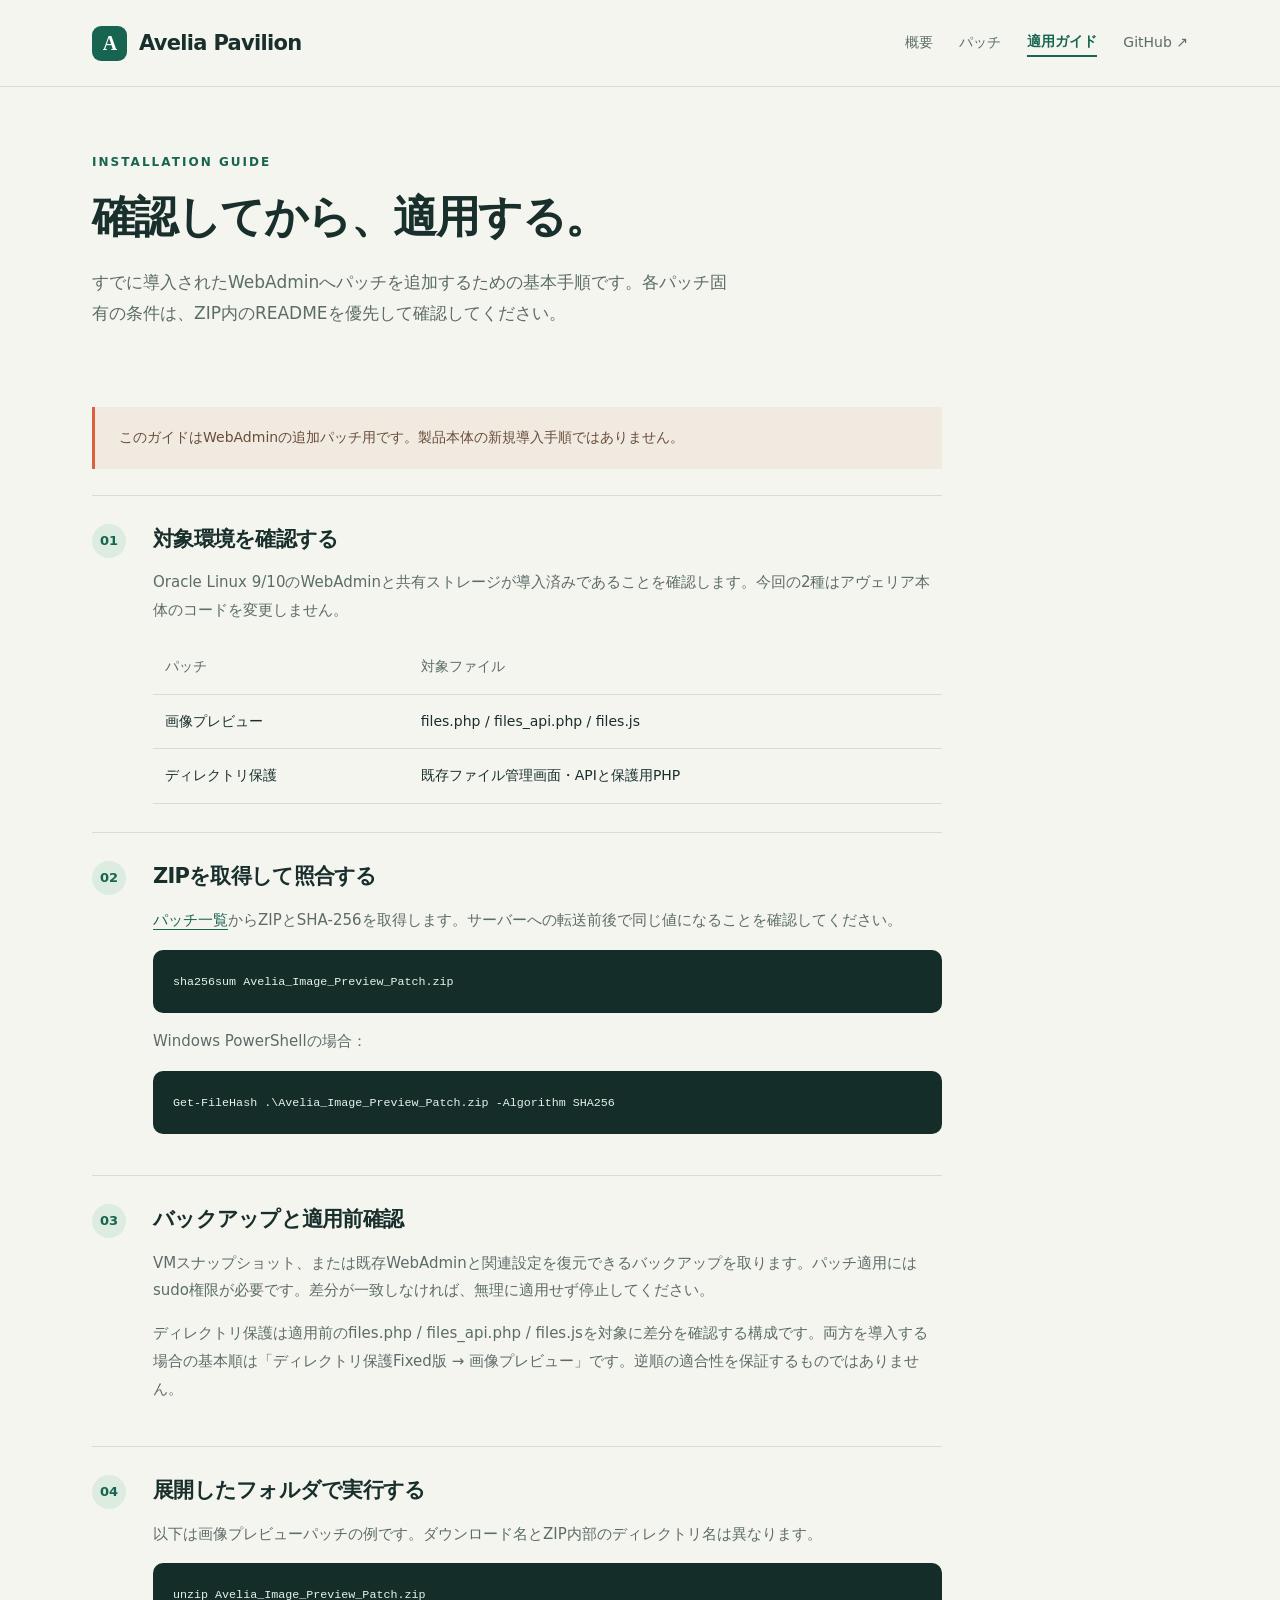
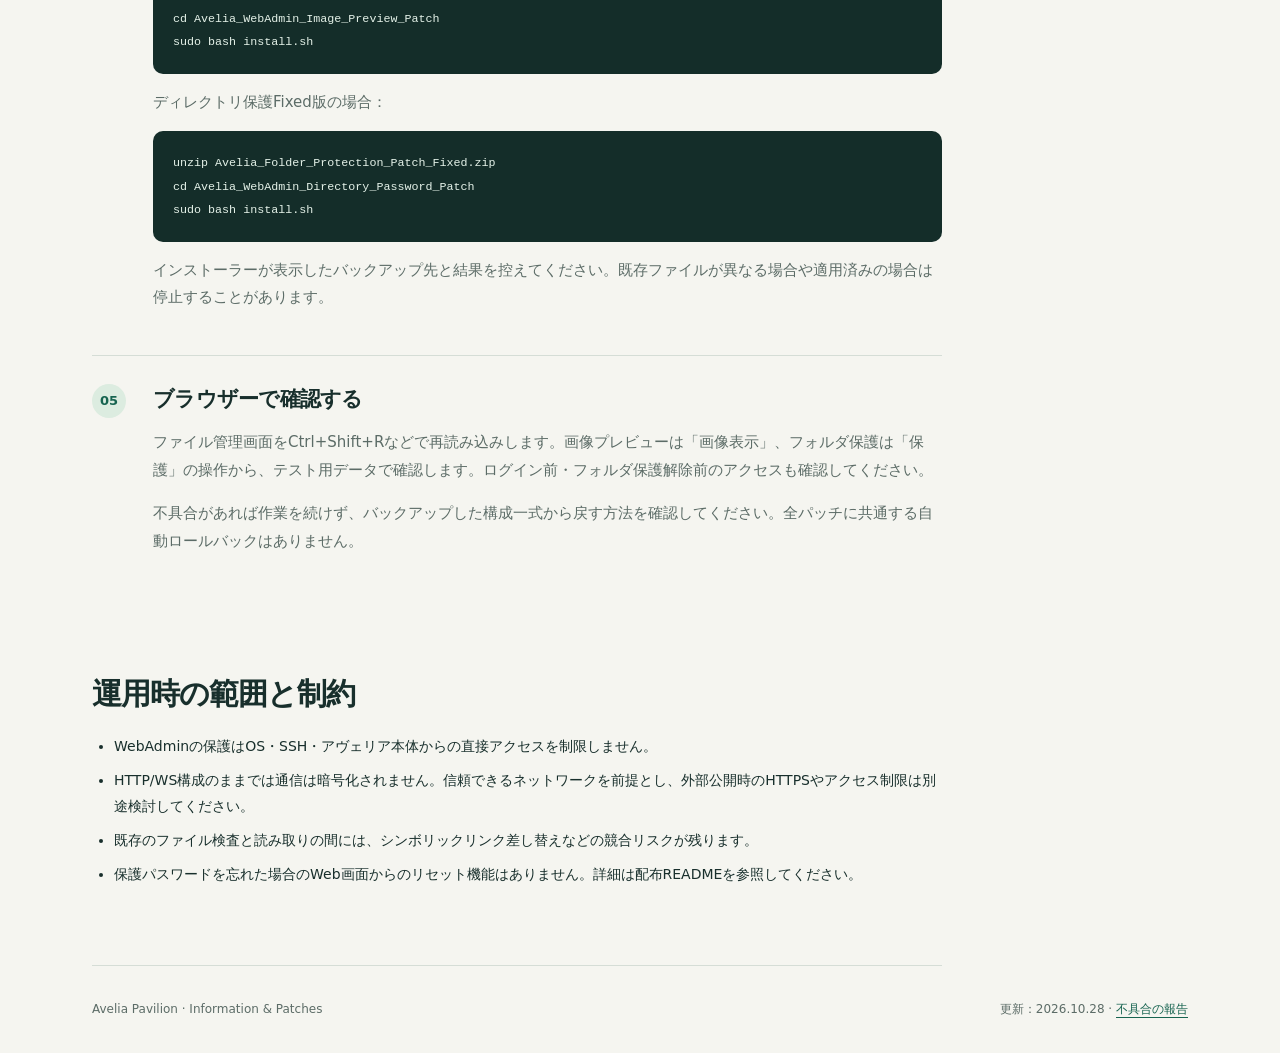
==== doc/guide.html @ 34bdd2f2 "Publish Pavilion information site and patch library" ====
<!doctype html><html lang="ja"><head><meta charset="utf-8"><meta name="viewport" content="width=device-width,initial-scale=1"><meta name="description" content="Avelia Pavilion WebAdminの追加パッチを取得・照合・バックアップ・適用する流れ。"><meta name="theme-color" content="#176450"><title>適用ガイド | Avelia Pavilion</title><link rel="stylesheet" href="assets/style.css"><script src="assets/site.js" defer></script></head><body><a class="skip" href="#main">本文へスキップ</a><header><div class="wrap nav"><a class="brand" href="index.html"><span class="mark" aria-hidden="true">A</span>Avelia Pavilion</a><nav class="navlinks" aria-label="メイン"><a href="index.html" >概要</a><a href="patches.html" >パッチ</a><a href="guide.html" aria-current="page">適用ガイド</a><a href="https://github.com/Divings/Avelia-Pavilion-Info">GitHub ↗</a></nav></div></header><main id="main" class="wrap"><div class="page-head"><div class="eyebrow">INSTALLATION GUIDE</div><h1>確認してから、適用する。</h1><p class="lead">すでに導入されたWebAdminへパッチを追加するための基本手順です。各パッチ固有の条件は、ZIP内のREADMEを優先して確認してください。</p></div><div class="guide"><p class="notice">このガイドはWebAdminの追加パッチ用です。製品本体の新規導入手順ではありません。</p><div class="step"><span class="stepno">01</span><div><h3>対象環境を確認する</h3><p>Oracle Linux 9/10のWebAdminと共有ストレージが導入済みであることを確認します。今回の2種はアヴェリア本体のコードを変更しません。</p><table><thead><tr><th>パッチ</th><th>対象ファイル</th></tr></thead><tbody><tr><td>画像プレビュー</td><td>files.php / files_api.php / files.js</td></tr><tr><td>ディレクトリ保護</td><td>既存ファイル管理画面・APIと保護用PHP</td></tr></tbody></table></div></div><div class="step"><span class="stepno">02</span><div><h3>ZIPを取得して照合する</h3><p><a href="patches.html">パッチ一覧</a>からZIPとSHA-256を取得します。サーバーへの転送前後で同じ値になることを確認してください。</p><pre><code>sha256sum Avelia_Image_Preview_Patch.zip</code></pre><p>Windows PowerShellの場合：</p><pre><code>Get-FileHash .\Avelia_Image_Preview_Patch.zip -Algorithm SHA256</code></pre></div></div><div class="step"><span class="stepno">03</span><div><h3>バックアップと適用前確認</h3><p>VMスナップショット、または既存WebAdminと関連設定を復元できるバックアップを取ります。パッチ適用にはsudo権限が必要です。差分が一致しなければ、無理に適用せず停止してください。</p><p>ディレクトリ保護は適用前のfiles.php / files_api.php / files.jsを対象に差分を確認する構成です。両方を導入する場合の基本順は「ディレクトリ保護Fixed版 → 画像プレビュー」です。逆順の適合性を保証するものではありません。</p></div></div><div class="step"><span class="stepno">04</span><div><h3>展開したフォルダで実行する</h3><p>以下は画像プレビューパッチの例です。ダウンロード名とZIP内部のディレクトリ名は異なります。</p><pre><code>unzip Avelia_Image_Preview_Patch.zip
cd Avelia_WebAdmin_Image_Preview_Patch
sudo bash install.sh</code></pre><p>ディレクトリ保護Fixed版の場合：</p><pre><code>unzip Avelia_Folder_Protection_Patch_Fixed.zip
cd Avelia_WebAdmin_Directory_Password_Patch
sudo bash install.sh</code></pre><p>インストーラーが表示したバックアップ先と結果を控えてください。既存ファイルが異なる場合や適用済みの場合は停止することがあります。</p></div></div><div class="step"><span class="stepno">05</span><div><h3>ブラウザーで確認する</h3><p>ファイル管理画面をCtrl+Shift+Rなどで再読み込みします。画像プレビューは「画像表示」、フォルダ保護は「保護」の操作から、テスト用データで確認します。ログイン前・フォルダ保護解除前のアクセスも確認してください。</p><p>不具合があれば作業を続けず、バックアップした構成一式から戻す方法を確認してください。全パッチに共通する自動ロールバックはありません。</p></div></div><section><h2>運用時の範囲と制約</h2><ul class="list"><li>WebAdminの保護はOS・SSH・アヴェリア本体からの直接アクセスを制限しません。</li><li>HTTP/WS構成のままでは通信は暗号化されません。信頼できるネットワークを前提とし、外部公開時のHTTPSやアクセス制限は別途検討してください。</li><li>既存のファイル検査と読み取りの間には、シンボリックリンク差し替えなどの競合リスクが残ります。</li><li>保護パスワードを忘れた場合のWeb画面からのリセット機能はありません。詳細は配布READMEを参照してください。</li></ul></section></div></main><footer><div class="wrap footer-inner"><span>Avelia Pavilion · Information &amp; Patches</span><span>更新：2026.10.28 · <a href="https://github.com/Divings/Avelia-Pavilion-Info/issues">不具合の報告</a></span></div></footer></body></html>
---- doc/assets/style.css ----
:root{--bg:#f5f5f0;--paper:#fff;--ink:#182f2c;--muted:#5c6c67;--line:#d5ddd6;--green:#176450;--mint:#dcece0;--orange:#db603d;--radius:16px}*{box-sizing:border-box}html{scroll-behavior:smooth;scroll-padding-top:90px}body{margin:0;background:var(--bg);color:var(--ink);font:16px/1.85 system-ui,-apple-system,"Segoe UI","Noto Sans JP",sans-serif}a{color:var(--green);text-underline-offset:4px}button,input{font:inherit}a:focus-visible,button:focus-visible,input:focus-visible,summary:focus-visible{outline:3px solid var(--orange);outline-offset:4px}.skip{position:absolute;top:-100px;left:20px;background:white;padding:8px;z-index:50}.skip:focus{top:10px}.wrap{max-width:1160px;margin:auto;padding:0 32px}header{background:rgba(245,245,240,.97);border-bottom:1px solid var(--line)}.nav{display:flex;align-items:center;justify-content:space-between;gap:24px;min-height:86px}.brand{font-size:21px;font-weight:750;letter-spacing:-.7px;text-decoration:none;color:var(--ink);display:flex;align-items:center;gap:12px}.mark{display:inline-grid;place-items:center;background:var(--green);color:white;width:35px;height:35px;border-radius:9px;font:700 20px Georgia,serif}.navlinks{display:flex;gap:26px;align-items:center}.navlinks a{text-decoration:none;color:var(--muted);font-size:14px}.navlinks a[aria-current=page]{color:var(--green);font-weight:750;border-bottom:2px solid var(--green)}.eyebrow{font-size:12px;letter-spacing:.17em;font-weight:750;color:var(--green);text-transform:uppercase}.hero{padding:84px 0 72px;display:grid;grid-template-columns:1.05fr 1fr;gap:48px;align-items:center}h1,h2,h3{line-height:1.45;letter-spacing:-.035em}h1{font-size:clamp(36px,4vw,58px);margin:18px 0 24px;font-weight:760}h2{font-size:30px;margin:10px 0 18px}h3{font-size:21px;margin:12px 0}.lead{color:var(--muted);max-width:650px;font-size:17px}.buttons{display:flex;gap:12px;flex-wrap:wrap;margin-top:28px}.button{display:inline-flex;justify-content:center;align-items:center;gap:12px;background:var(--green);color:white;border:1px solid var(--green);padding:11px 22px;border-radius:8px;text-decoration:none;font-size:14px;font-weight:650;cursor:pointer}.button.secondary{background:transparent;color:var(--green);border-color:#aabeb1}.button:hover{filter:brightness(.94)}.hero-visual{background:#e5eade;border:1px solid var(--line);border-radius:20px;padding:24px;transform:rotate(1deg);box-shadow:0 14px 40px #15382a0b}.window-head{display:flex;gap:6px;margin-bottom:14px}.window-head i{width:7px;height:7px;background:#82988c;border-radius:50%}.hero-visual img{width:100%;height:auto;display:block;border-radius:9px}.hero-visual figcaption{font-size:11px;color:var(--muted);margin-top:12px}.meta-strip{display:flex;gap:24px;flex-wrap:wrap;border-top:1px solid var(--line);border-bottom:1px solid var(--line);padding:17px 0;font-size:13px}.meta-strip span{color:var(--muted)}.meta-strip b{color:var(--ink);margin-left:10px}section{padding:64px 0;border-bottom:1px solid var(--line)}.section-head{display:flex;justify-content:space-between;align-items:end;gap:30px;margin-bottom:28px}.section-head p{max-width:490px;color:var(--muted);margin:0}.three{display:grid;grid-template-columns:repeat(3,1fr);gap:28px}.feature{border-top:3px solid #b5cab7;padding-top:18px}.number{font-size:12px;color:var(--green);letter-spacing:.1em}.feature p,.card p{color:var(--muted);font-size:14px}.patch-grid{display:grid;grid-template-columns:repeat(2,1fr);gap:22px}.card{border:1px solid var(--line);border-radius:var(--radius);padding:30px;background:var(--paper)}.tag{display:inline-block;border-radius:4px;background:var(--mint);padding:2px 9px;font-size:11px;font-weight:650;color:var(--green)}.date{font-size:12px;color:var(--muted);margin-left:12px}.card .button{margin-top:8px}.text-link{font-size:14px;font-weight:650}.page-head{padding:64px 0 34px}.page-head h1{font-size:44px;margin:12px 0 18px}.notice{border-left:3px solid var(--orange);background:#f1eae0;padding:18px 24px;font-size:14px;margin:26px 0;color:#694d3a}.toolbar{display:flex;gap:12px;align-items:center;flex-wrap:wrap;margin-bottom:26px}input[type=search]{background:white;color:var(--ink);border:1px solid #b1c3b7;border-radius:8px;padding:11px 16px;width:min(100%,420px)}.patch-detail{padding:32px 0;border-top:1px solid var(--line)}.patch-detail:first-of-type{border-top:0}.detail-grid{display:grid;grid-template-columns:1.3fr 1fr;gap:48px}.download-box{background:#e8eee4;border:1px solid var(--line);border-radius:12px;padding:24px;align-self:start}.download-box p{font-size:13px}.hash{display:block;overflow-wrap:anywhere;font:12px/1.8 ui-monospace,Consolas,monospace;background:#ffffffa8;border:1px solid var(--line);padding:12px;border-radius:6px}.copy{border:1px solid #a5baac;border-radius:6px;padding:5px 10px;margin-top:10px;background:transparent;color:var(--green);cursor:pointer;font-size:12px}.status{font-size:12px;min-height:1.5em;display:block}.list{padding-left:22px;font-size:14px}.list li{margin:8px 0}.guide{max-width:850px}.step{display:grid;grid-template-columns:45px 1fr;gap:16px;padding:28px 0;border-top:1px solid var(--line)}.stepno{background:var(--mint);border-radius:50%;width:34px;height:34px;display:grid;place-items:center;color:var(--green);font-size:13px;font-weight:700}.step h3{margin-top:0}.step p{font-size:15px;color:var(--muted)}pre{background:#142d29;color:#e5f2e9;border-radius:10px;padding:20px;overflow:auto;font:13px/1.8 ui-monospace,Consolas,monospace}code{font-family:ui-monospace,Consolas,monospace;font-size:.9em}table{width:100%;border-collapse:collapse;font-size:14px}th,td{padding:14px 12px;text-align:left;border-bottom:1px solid var(--line)}th{color:var(--muted);font-weight:500}details{border-bottom:1px solid var(--line);padding:18px 0}summary{cursor:pointer;font-weight:650}details p{color:var(--muted);font-size:14px}.banner{display:flex;align-items:center;justify-content:space-between;gap:25px;padding:36px;background:#193c33;color:#fff;border-radius:15px}.banner p{color:#c6d8cc;font-size:14px}.banner .button{background:#e2edcf;color:#173e30;border-color:#e2edcf}footer{padding:32px 0;color:var(--muted);font-size:12px}.footer-inner{display:flex;justify-content:space-between;gap:20px}.empty{padding:24px;border:1px dashed var(--line);color:var(--muted)}[hidden]{display:none!important}@media(max-width:760px){.wrap{padding:0 21px}.nav{flex-direction:column;align-items:start;gap:8px;padding:18px 21px}.navlinks{gap:20px}.hero{grid-template-columns:1fr;padding:44px 0;gap:30px}h1{font-size:38px}.hero-visual{margin:0;padding:16px}.three,.patch-grid,.detail-grid{grid-template-columns:1fr}.section-head{display:block}.section-head p{margin-top:14px}section{padding:42px 0}.page-head{padding-top:40px}.page-head h1{font-size:34px}.detail-grid{gap:20px}.card{padding:23px}.banner{display:block;padding:26px}.banner .button{margin-top:12px}.footer-inner{flex-direction:column;gap:8px}.meta-strip{gap:10px 20px}table{font-size:12px}td,th{padding:10px 5px}}@media(prefers-reduced-motion:reduce){html{scroll-behavior:auto}.hero-visual{transform:none}}
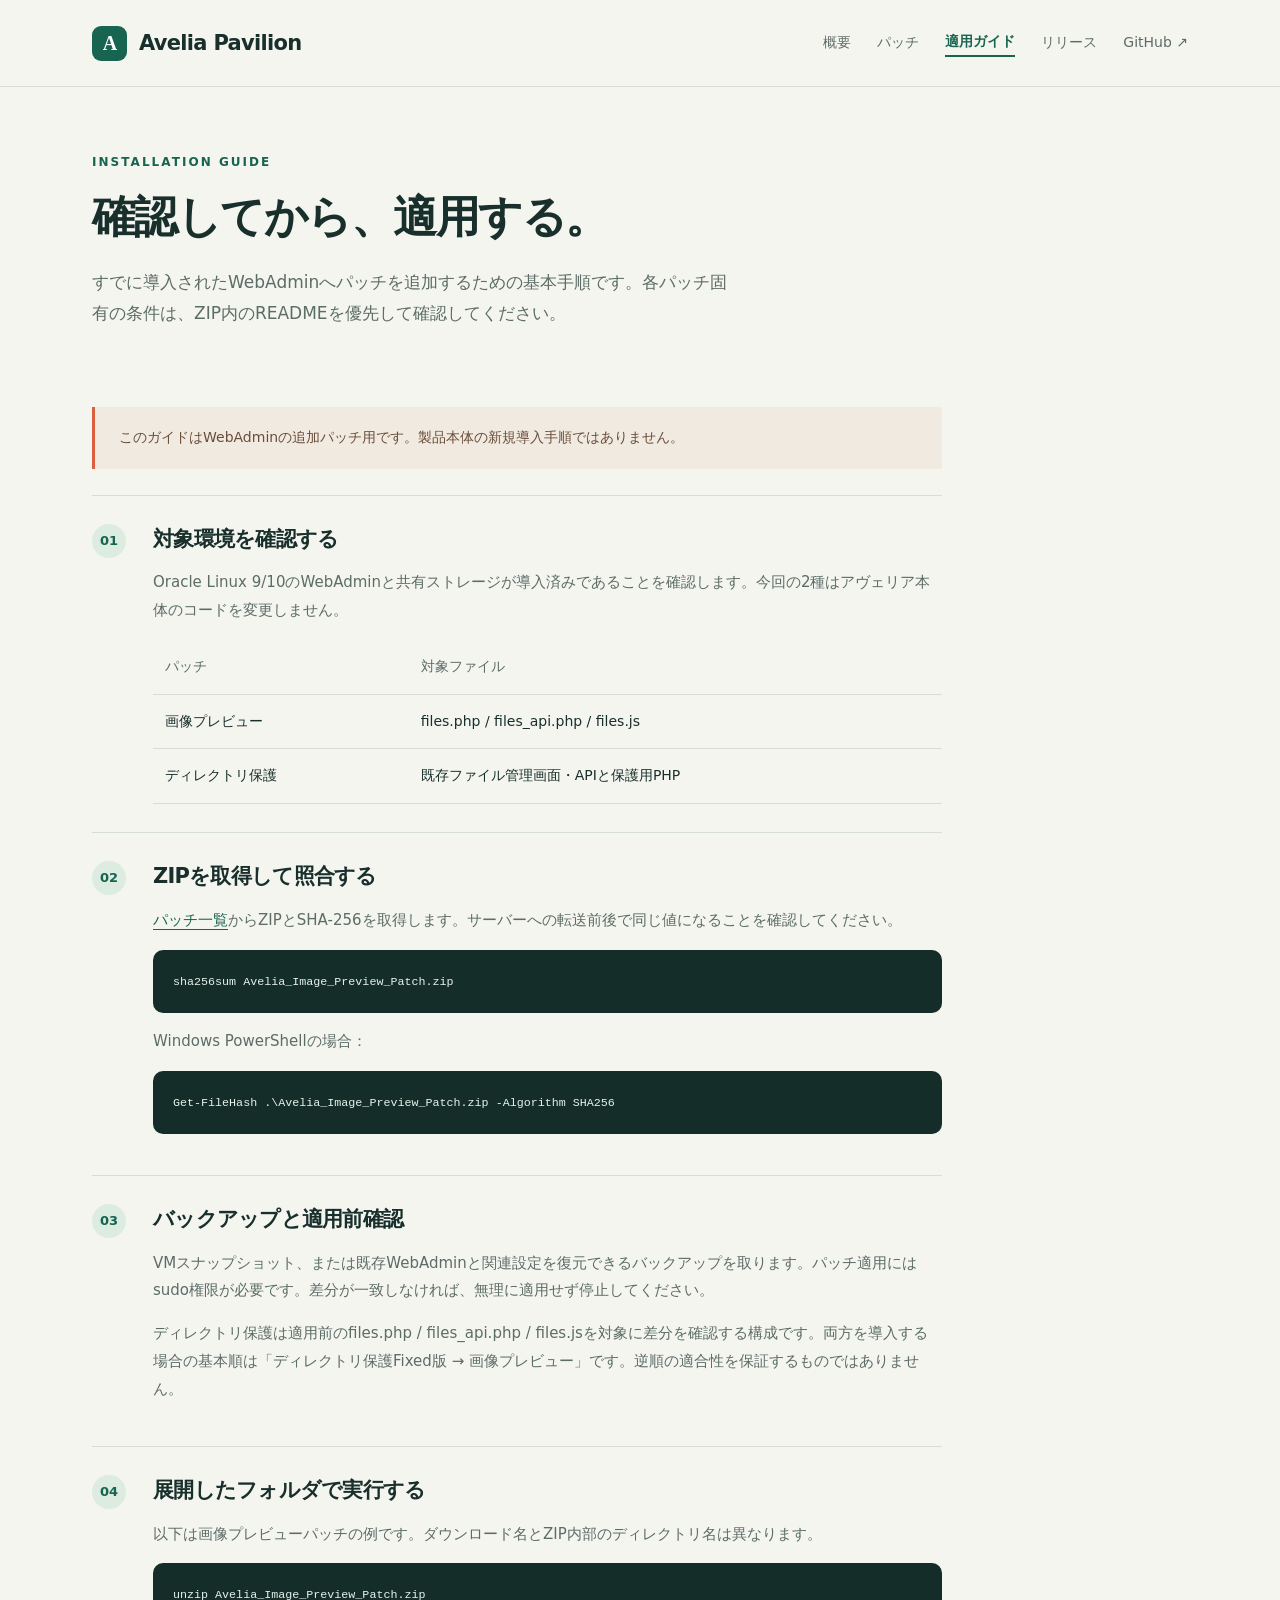
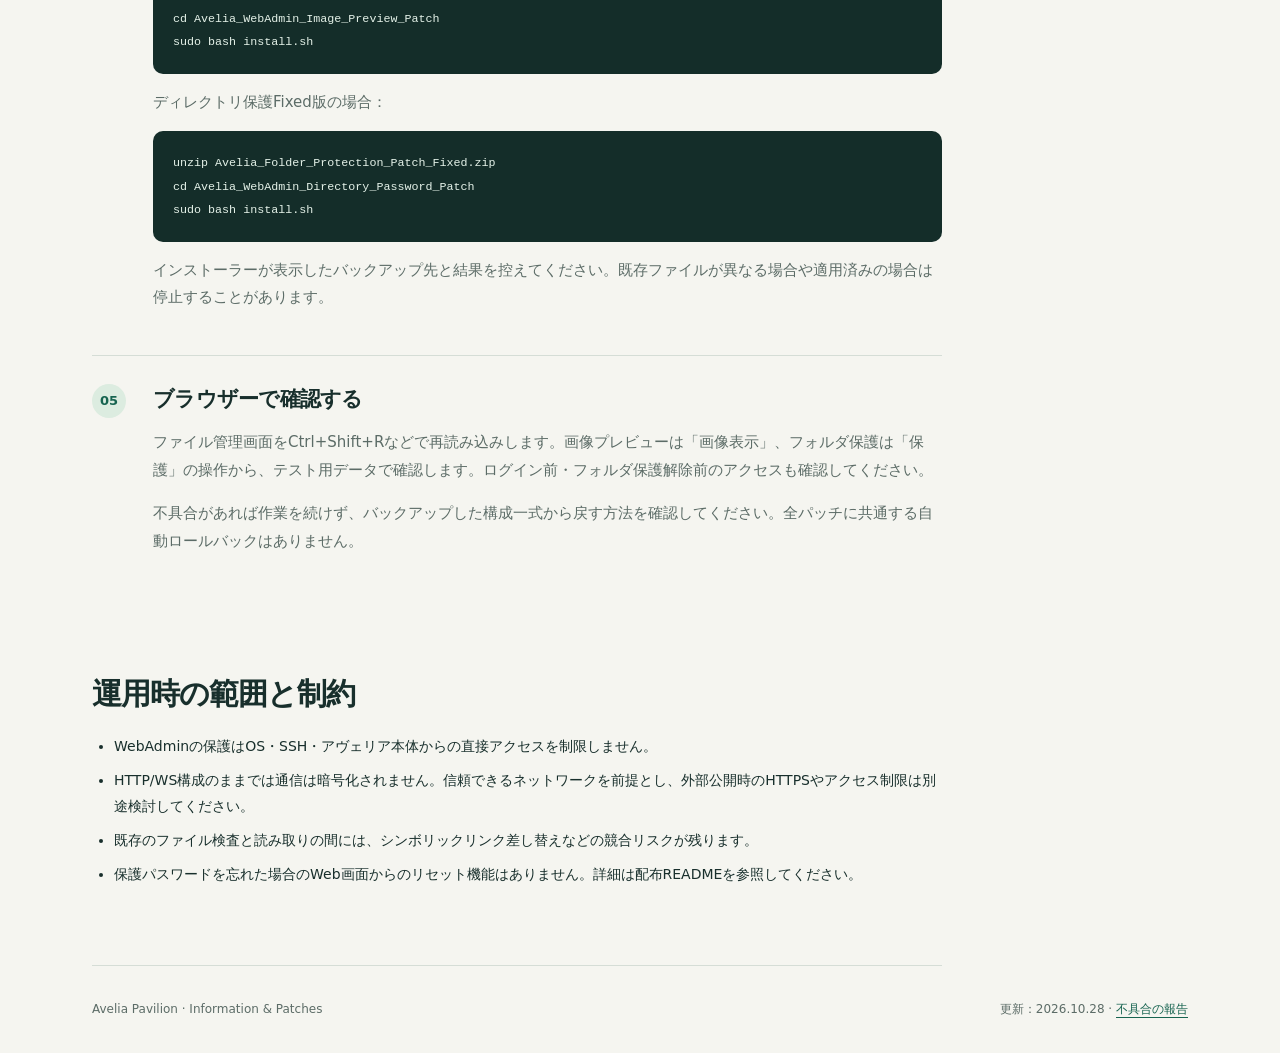
==== commit 5ed25459: "Automate patch releases and searchable release catalog" ====
--- a/doc/guide.html
+++ b/doc/guide.html
@@ -1,4 +1,4 @@
-<!doctype html><html lang="ja"><head><meta charset="utf-8"><meta name="viewport" content="width=device-width,initial-scale=1"><meta name="description" content="Avelia Pavilion WebAdminの追加パッチを取得・照合・バックアップ・適用する流れ。"><meta name="theme-color" content="#176450"><title>適用ガイド | Avelia Pavilion</title><link rel="stylesheet" href="assets/style.css"><script src="assets/site.js" defer></script></head><body><a class="skip" href="#main">本文へスキップ</a><header><div class="wrap nav"><a class="brand" href="index.html"><span class="mark" aria-hidden="true">A</span>Avelia Pavilion</a><nav class="navlinks" aria-label="メイン"><a href="index.html" >概要</a><a href="patches.html" >パッチ</a><a href="guide.html" aria-current="page">適用ガイド</a><a href="https://github.com/Divings/Avelia-Pavilion-Info">GitHub ↗</a></nav></div></header><main id="main" class="wrap"><div class="page-head"><div class="eyebrow">INSTALLATION GUIDE</div><h1>確認してから、適用する。</h1><p class="lead">すでに導入されたWebAdminへパッチを追加するための基本手順です。各パッチ固有の条件は、ZIP内のREADMEを優先して確認してください。</p></div><div class="guide"><p class="notice">このガイドはWebAdminの追加パッチ用です。製品本体の新規導入手順ではありません。</p><div class="step"><span class="stepno">01</span><div><h3>対象環境を確認する</h3><p>Oracle Linux 9/10のWebAdminと共有ストレージが導入済みであることを確認します。今回の2種はアヴェリア本体のコードを変更しません。</p><table><thead><tr><th>パッチ</th><th>対象ファイル</th></tr></thead><tbody><tr><td>画像プレビュー</td><td>files.php / files_api.php / files.js</td></tr><tr><td>ディレクトリ保護</td><td>既存ファイル管理画面・APIと保護用PHP</td></tr></tbody></table></div></div><div class="step"><span class="stepno">02</span><div><h3>ZIPを取得して照合する</h3><p><a href="patches.html">パッチ一覧</a>からZIPとSHA-256を取得します。サーバーへの転送前後で同じ値になることを確認してください。</p><pre><code>sha256sum Avelia_Image_Preview_Patch.zip</code></pre><p>Windows PowerShellの場合：</p><pre><code>Get-FileHash .\Avelia_Image_Preview_Patch.zip -Algorithm SHA256</code></pre></div></div><div class="step"><span class="stepno">03</span><div><h3>バックアップと適用前確認</h3><p>VMスナップショット、または既存WebAdminと関連設定を復元できるバックアップを取ります。パッチ適用にはsudo権限が必要です。差分が一致しなければ、無理に適用せず停止してください。</p><p>ディレクトリ保護は適用前のfiles.php / files_api.php / files.jsを対象に差分を確認する構成です。両方を導入する場合の基本順は「ディレクトリ保護Fixed版 → 画像プレビュー」です。逆順の適合性を保証するものではありません。</p></div></div><div class="step"><span class="stepno">04</span><div><h3>展開したフォルダで実行する</h3><p>以下は画像プレビューパッチの例です。ダウンロード名とZIP内部のディレクトリ名は異なります。</p><pre><code>unzip Avelia_Image_Preview_Patch.zip
+<!doctype html><html lang="ja"><head><meta charset="utf-8"><meta name="viewport" content="width=device-width,initial-scale=1"><meta name="description" content="Avelia Pavilion WebAdminの追加パッチを取得・照合・バックアップ・適用する流れ。"><meta name="theme-color" content="#176450"><title>適用ガイド | Avelia Pavilion</title><link rel="stylesheet" href="assets/style.css"><script src="assets/site.js" defer></script></head><body><a class="skip" href="#main">本文へスキップ</a><header><div class="wrap nav"><a class="brand" href="index.html"><span class="mark" aria-hidden="true">A</span>Avelia Pavilion</a><nav class="navlinks" aria-label="メイン"><a href="index.html" >概要</a><a href="patches.html" >パッチ</a><a href="guide.html" aria-current="page">適用ガイド</a><a href="releases.html">リリース</a><a href="https://github.com/Divings/Avelia-Pavilion-Info">GitHub ↗</a></nav></div></header><main id="main" class="wrap"><div class="page-head"><div class="eyebrow">INSTALLATION GUIDE</div><h1>確認してから、適用する。</h1><p class="lead">すでに導入されたWebAdminへパッチを追加するための基本手順です。各パッチ固有の条件は、ZIP内のREADMEを優先して確認してください。</p></div><div class="guide"><p class="notice">このガイドはWebAdminの追加パッチ用です。製品本体の新規導入手順ではありません。</p><div class="step"><span class="stepno">01</span><div><h3>対象環境を確認する</h3><p>Oracle Linux 9/10のWebAdminと共有ストレージが導入済みであることを確認します。今回の2種はアヴェリア本体のコードを変更しません。</p><table><thead><tr><th>パッチ</th><th>対象ファイル</th></tr></thead><tbody><tr><td>画像プレビュー</td><td>files.php / files_api.php / files.js</td></tr><tr><td>ディレクトリ保護</td><td>既存ファイル管理画面・APIと保護用PHP</td></tr></tbody></table></div></div><div class="step"><span class="stepno">02</span><div><h3>ZIPを取得して照合する</h3><p><a href="patches.html">パッチ一覧</a>からZIPとSHA-256を取得します。サーバーへの転送前後で同じ値になることを確認してください。</p><pre><code>sha256sum Avelia_Image_Preview_Patch.zip</code></pre><p>Windows PowerShellの場合：</p><pre><code>Get-FileHash .\Avelia_Image_Preview_Patch.zip -Algorithm SHA256</code></pre></div></div><div class="step"><span class="stepno">03</span><div><h3>バックアップと適用前確認</h3><p>VMスナップショット、または既存WebAdminと関連設定を復元できるバックアップを取ります。パッチ適用にはsudo権限が必要です。差分が一致しなければ、無理に適用せず停止してください。</p><p>ディレクトリ保護は適用前のfiles.php / files_api.php / files.jsを対象に差分を確認する構成です。両方を導入する場合の基本順は「ディレクトリ保護Fixed版 → 画像プレビュー」です。逆順の適合性を保証するものではありません。</p></div></div><div class="step"><span class="stepno">04</span><div><h3>展開したフォルダで実行する</h3><p>以下は画像プレビューパッチの例です。ダウンロード名とZIP内部のディレクトリ名は異なります。</p><pre><code>unzip Avelia_Image_Preview_Patch.zip
 cd Avelia_WebAdmin_Image_Preview_Patch
 sudo bash install.sh</code></pre><p>ディレクトリ保護Fixed版の場合：</p><pre><code>unzip Avelia_Folder_Protection_Patch_Fixed.zip
 cd Avelia_WebAdmin_Directory_Password_Patch
--- a/doc/assets/style.css
+++ b/doc/assets/style.css
@@ -1 +1,4 @@
-:root{--bg:#f5f5f0;--paper:#fff;--ink:#182f2c;--muted:#5c6c67;--line:#d5ddd6;--green:#176450;--mint:#dcece0;--orange:#db603d;--radius:16px}*{box-sizing:border-box}html{scroll-behavior:smooth;scroll-padding-top:90px}body{margin:0;background:var(--bg);color:var(--ink);font:16px/1.85 system-ui,-apple-system,"Segoe UI","Noto Sans JP",sans-serif}a{color:var(--green);text-underline-offset:4px}button,input{font:inherit}a:focus-visible,button:focus-visible,input:focus-visible,summary:focus-visible{outline:3px solid var(--orange);outline-offset:4px}.skip{position:absolute;top:-100px;left:20px;background:white;padding:8px;z-index:50}.skip:focus{top:10px}.wrap{max-width:1160px;margin:auto;padding:0 32px}header{background:rgba(245,245,240,.97);border-bottom:1px solid var(--line)}.nav{display:flex;align-items:center;justify-content:space-between;gap:24px;min-height:86px}.brand{font-size:21px;font-weight:750;letter-spacing:-.7px;text-decoration:none;color:var(--ink);display:flex;align-items:center;gap:12px}.mark{display:inline-grid;place-items:center;background:var(--green);color:white;width:35px;height:35px;border-radius:9px;font:700 20px Georgia,serif}.navlinks{display:flex;gap:26px;align-items:center}.navlinks a{text-decoration:none;color:var(--muted);font-size:14px}.navlinks a[aria-current=page]{color:var(--green);font-weight:750;border-bottom:2px solid var(--green)}.eyebrow{font-size:12px;letter-spacing:.17em;font-weight:750;color:var(--green);text-transform:uppercase}.hero{padding:84px 0 72px;display:grid;grid-template-columns:1.05fr 1fr;gap:48px;align-items:center}h1,h2,h3{line-height:1.45;letter-spacing:-.035em}h1{font-size:clamp(36px,4vw,58px);margin:18px 0 24px;font-weight:760}h2{font-size:30px;margin:10px 0 18px}h3{font-size:21px;margin:12px 0}.lead{color:var(--muted);max-width:650px;font-size:17px}.buttons{display:flex;gap:12px;flex-wrap:wrap;margin-top:28px}.button{display:inline-flex;justify-content:center;align-items:center;gap:12px;background:var(--green);color:white;border:1px solid var(--green);padding:11px 22px;border-radius:8px;text-decoration:none;font-size:14px;font-weight:650;cursor:pointer}.button.secondary{background:transparent;color:var(--green);border-color:#aabeb1}.button:hover{filter:brightness(.94)}.hero-visual{background:#e5eade;border:1px solid var(--line);border-radius:20px;padding:24px;transform:rotate(1deg);box-shadow:0 14px 40px #15382a0b}.window-head{display:flex;gap:6px;margin-bottom:14px}.window-head i{width:7px;height:7px;background:#82988c;border-radius:50%}.hero-visual img{width:100%;height:auto;display:block;border-radius:9px}.hero-visual figcaption{font-size:11px;color:var(--muted);margin-top:12px}.meta-strip{display:flex;gap:24px;flex-wrap:wrap;border-top:1px solid var(--line);border-bottom:1px solid var(--line);padding:17px 0;font-size:13px}.meta-strip span{color:var(--muted)}.meta-strip b{color:var(--ink);margin-left:10px}section{padding:64px 0;border-bottom:1px solid var(--line)}.section-head{display:flex;justify-content:space-between;align-items:end;gap:30px;margin-bottom:28px}.section-head p{max-width:490px;color:var(--muted);margin:0}.three{display:grid;grid-template-columns:repeat(3,1fr);gap:28px}.feature{border-top:3px solid #b5cab7;padding-top:18px}.number{font-size:12px;color:var(--green);letter-spacing:.1em}.feature p,.card p{color:var(--muted);font-size:14px}.patch-grid{display:grid;grid-template-columns:repeat(2,1fr);gap:22px}.card{border:1px solid var(--line);border-radius:var(--radius);padding:30px;background:var(--paper)}.tag{display:inline-block;border-radius:4px;background:var(--mint);padding:2px 9px;font-size:11px;font-weight:650;color:var(--green)}.date{font-size:12px;color:var(--muted);margin-left:12px}.card .button{margin-top:8px}.text-link{font-size:14px;font-weight:650}.page-head{padding:64px 0 34px}.page-head h1{font-size:44px;margin:12px 0 18px}.notice{border-left:3px solid var(--orange);background:#f1eae0;padding:18px 24px;font-size:14px;margin:26px 0;color:#694d3a}.toolbar{display:flex;gap:12px;align-items:center;flex-wrap:wrap;margin-bottom:26px}input[type=search]{background:white;color:var(--ink);border:1px solid #b1c3b7;border-radius:8px;padding:11px 16px;width:min(100%,420px)}.patch-detail{padding:32px 0;border-top:1px solid var(--line)}.patch-detail:first-of-type{border-top:0}.detail-grid{display:grid;grid-template-columns:1.3fr 1fr;gap:48px}.download-box{background:#e8eee4;border:1px solid var(--line);border-radius:12px;padding:24px;align-self:start}.download-box p{font-size:13px}.hash{display:block;overflow-wrap:anywhere;font:12px/1.8 ui-monospace,Consolas,monospace;background:#ffffffa8;border:1px solid var(--line);padding:12px;border-radius:6px}.copy{border:1px solid #a5baac;border-radius:6px;padding:5px 10px;margin-top:10px;background:transparent;color:var(--green);cursor:pointer;font-size:12px}.status{font-size:12px;min-height:1.5em;display:block}.list{padding-left:22px;font-size:14px}.list li{margin:8px 0}.guide{max-width:850px}.step{display:grid;grid-template-columns:45px 1fr;gap:16px;padding:28px 0;border-top:1px solid var(--line)}.stepno{background:var(--mint);border-radius:50%;width:34px;height:34px;display:grid;place-items:center;color:var(--green);font-size:13px;font-weight:700}.step h3{margin-top:0}.step p{font-size:15px;color:var(--muted)}pre{background:#142d29;color:#e5f2e9;border-radius:10px;padding:20px;overflow:auto;font:13px/1.8 ui-monospace,Consolas,monospace}code{font-family:ui-monospace,Consolas,monospace;font-size:.9em}table{width:100%;border-collapse:collapse;font-size:14px}th,td{padding:14px 12px;text-align:left;border-bottom:1px solid var(--line)}th{color:var(--muted);font-weight:500}details{border-bottom:1px solid var(--line);padding:18px 0}summary{cursor:pointer;font-weight:650}details p{color:var(--muted);font-size:14px}.banner{display:flex;align-items:center;justify-content:space-between;gap:25px;padding:36px;background:#193c33;color:#fff;border-radius:15px}.banner p{color:#c6d8cc;font-size:14px}.banner .button{background:#e2edcf;color:#173e30;border-color:#e2edcf}footer{padding:32px 0;color:var(--muted);font-size:12px}.footer-inner{display:flex;justify-content:space-between;gap:20px}.empty{padding:24px;border:1px dashed var(--line);color:var(--muted)}[hidden]{display:none!important}@media(max-width:760px){.wrap{padding:0 21px}.nav{flex-direction:column;align-items:start;gap:8px;padding:18px 21px}.navlinks{gap:20px}.hero{grid-template-columns:1fr;padding:44px 0;gap:30px}h1{font-size:38px}.hero-visual{margin:0;padding:16px}.three,.patch-grid,.detail-grid{grid-template-columns:1fr}.section-head{display:block}.section-head p{margin-top:14px}section{padding:42px 0}.page-head{padding-top:40px}.page-head h1{font-size:34px}.detail-grid{gap:20px}.card{padding:23px}.banner{display:block;padding:26px}.banner .button{margin-top:12px}.footer-inner{flex-direction:column;gap:8px}.meta-strip{gap:10px 20px}table{font-size:12px}td,th{padding:10px 5px}}@media(prefers-reduced-motion:reduce){html{scroll-behavior:auto}.hero-visual{transform:none}}+:root{--bg:#f5f5f0;--paper:#fff;--ink:#182f2c;--muted:#5c6c67;--line:#d5ddd6;--green:#176450;--mint:#dcece0;--orange:#db603d;--radius:16px}*{box-sizing:border-box}html{scroll-behavior:smooth;scroll-padding-top:90px}body{margin:0;background:var(--bg);color:var(--ink);font:16px/1.85 system-ui,-apple-system,"Segoe UI","Noto Sans JP",sans-serif}a{color:var(--green);text-underline-offset:4px}button,input{font:inherit}a:focus-visible,button:focus-visible,input:focus-visible,summary:focus-visible{outline:3px solid var(--orange);outline-offset:4px}.skip{position:absolute;top:-100px;left:20px;background:white;padding:8px;z-index:50}.skip:focus{top:10px}.wrap{max-width:1160px;margin:auto;padding:0 32px}header{background:rgba(245,245,240,.97);border-bottom:1px solid var(--line)}.nav{display:flex;align-items:center;justify-content:space-between;gap:24px;min-height:86px}.brand{font-size:21px;font-weight:750;letter-spacing:-.7px;text-decoration:none;color:var(--ink);display:flex;align-items:center;gap:12px}.mark{display:inline-grid;place-items:center;background:var(--green);color:white;width:35px;height:35px;border-radius:9px;font:700 20px Georgia,serif}.navlinks{display:flex;gap:26px;align-items:center}.navlinks a{text-decoration:none;color:var(--muted);font-size:14px}.navlinks a[aria-current=page]{color:var(--green);font-weight:750;border-bottom:2px solid var(--green)}.eyebrow{font-size:12px;letter-spacing:.17em;font-weight:750;color:var(--green);text-transform:uppercase}.hero{padding:84px 0 72px;display:grid;grid-template-columns:1.05fr 1fr;gap:48px;align-items:center}h1,h2,h3{line-height:1.45;letter-spacing:-.035em}h1{font-size:clamp(36px,4vw,58px);margin:18px 0 24px;font-weight:760}h2{font-size:30px;margin:10px 0 18px}h3{font-size:21px;margin:12px 0}.lead{color:var(--muted);max-width:650px;font-size:17px}.buttons{display:flex;gap:12px;flex-wrap:wrap;margin-top:28px}.button{display:inline-flex;justify-content:center;align-items:center;gap:12px;background:var(--green);color:white;border:1px solid var(--green);padding:11px 22px;border-radius:8px;text-decoration:none;font-size:14px;font-weight:650;cursor:pointer}.button.secondary{background:transparent;color:var(--green);border-color:#aabeb1}.button:hover{filter:brightness(.94)}.hero-visual{background:#e5eade;border:1px solid var(--line);border-radius:20px;padding:24px;transform:rotate(1deg);box-shadow:0 14px 40px #15382a0b}.window-head{display:flex;gap:6px;margin-bottom:14px}.window-head i{width:7px;height:7px;background:#82988c;border-radius:50%}.hero-visual img{width:100%;height:auto;display:block;border-radius:9px}.hero-visual figcaption{font-size:11px;color:var(--muted);margin-top:12px}.meta-strip{display:flex;gap:24px;flex-wrap:wrap;border-top:1px solid var(--line);border-bottom:1px solid var(--line);padding:17px 0;font-size:13px}.meta-strip span{color:var(--muted)}.meta-strip b{color:var(--ink);margin-left:10px}section{padding:64px 0;border-bottom:1px solid var(--line)}.section-head{display:flex;justify-content:space-between;align-items:end;gap:30px;margin-bottom:28px}.section-head p{max-width:490px;color:var(--muted);margin:0}.three{display:grid;grid-template-columns:repeat(3,1fr);gap:28px}.feature{border-top:3px solid #b5cab7;padding-top:18px}.number{font-size:12px;color:var(--green);letter-spacing:.1em}.feature p,.card p{color:var(--muted);font-size:14px}.patch-grid{display:grid;grid-template-columns:repeat(2,1fr);gap:22px}.card{border:1px solid var(--line);border-radius:var(--radius);padding:30px;background:var(--paper)}.tag{display:inline-block;border-radius:4px;background:var(--mint);padding:2px 9px;font-size:11px;font-weight:650;color:var(--green)}.date{font-size:12px;color:var(--muted);margin-left:12px}.card .button{margin-top:8px}.text-link{font-size:14px;font-weight:650}.page-head{padding:64px 0 34px}.page-head h1{font-size:44px;margin:12px 0 18px}.notice{border-left:3px solid var(--orange);background:#f1eae0;padding:18px 24px;font-size:14px;margin:26px 0;color:#694d3a}.toolbar{display:flex;gap:12px;align-items:center;flex-wrap:wrap;margin-bottom:26px}input[type=search]{background:white;color:var(--ink);border:1px solid #b1c3b7;border-radius:8px;padding:11px 16px;width:min(100%,420px)}.patch-detail{padding:32px 0;border-top:1px solid var(--line)}.patch-detail:first-of-type{border-top:0}.detail-grid{display:grid;grid-template-columns:1.3fr 1fr;gap:48px}.download-box{background:#e8eee4;border:1px solid var(--line);border-radius:12px;padding:24px;align-self:start}.download-box p{font-size:13px}.hash{display:block;overflow-wrap:anywhere;font:12px/1.8 ui-monospace,Consolas,monospace;background:#ffffffa8;border:1px solid var(--line);padding:12px;border-radius:6px}.copy{border:1px solid #a5baac;border-radius:6px;padding:5px 10px;margin-top:10px;background:transparent;color:var(--green);cursor:pointer;font-size:12px}.status{font-size:12px;min-height:1.5em;display:block}.list{padding-left:22px;font-size:14px}.list li{margin:8px 0}.guide{max-width:850px}.step{display:grid;grid-template-columns:45px 1fr;gap:16px;padding:28px 0;border-top:1px solid var(--line)}.stepno{background:var(--mint);border-radius:50%;width:34px;height:34px;display:grid;place-items:center;color:var(--green);font-size:13px;font-weight:700}.step h3{margin-top:0}.step p{font-size:15px;color:var(--muted)}pre{background:#142d29;color:#e5f2e9;border-radius:10px;padding:20px;overflow:auto;font:13px/1.8 ui-monospace,Consolas,monospace}code{font-family:ui-monospace,Consolas,monospace;font-size:.9em}table{width:100%;border-collapse:collapse;font-size:14px}th,td{padding:14px 12px;text-align:left;border-bottom:1px solid var(--line)}th{color:var(--muted);font-weight:500}details{border-bottom:1px solid var(--line);padding:18px 0}summary{cursor:pointer;font-weight:650}details p{color:var(--muted);font-size:14px}.banner{display:flex;align-items:center;justify-content:space-between;gap:25px;padding:36px;background:#193c33;color:#fff;border-radius:15px}.banner p{color:#c6d8cc;font-size:14px}.banner .button{background:#e2edcf;color:#173e30;border-color:#e2edcf}footer{padding:32px 0;color:var(--muted);font-size:12px}.footer-inner{display:flex;justify-content:space-between;gap:20px}.empty{padding:24px;border:1px dashed var(--line);color:var(--muted)}[hidden]{display:none!important}@media(max-width:760px){.wrap{padding:0 21px}.nav{flex-direction:column;align-items:start;gap:8px;padding:18px 21px}.navlinks{gap:20px}.hero{grid-template-columns:1fr;padding:44px 0;gap:30px}h1{font-size:38px}.hero-visual{margin:0;padding:16px}.three,.patch-grid,.detail-grid{grid-template-columns:1fr}.section-head{display:block}.section-head p{margin-top:14px}section{padding:42px 0}.page-head{padding-top:40px}.page-head h1{font-size:34px}.detail-grid{gap:20px}.card{padding:23px}.banner{display:block;padding:26px}.banner .button{margin-top:12px}.footer-inner{flex-direction:column;gap:8px}.meta-strip{gap:10px 20px}table{font-size:12px}td,th{padding:10px 5px}}@media(prefers-reduced-motion:reduce){html{scroll-behavior:auto}.hero-visual{transform:none}}
+@media(max-width:760px){.navlinks{flex-wrap:wrap;gap:10px 17px}.navlinks a{font-size:13px}}
+
+.card code{overflow-wrap:anywhere}
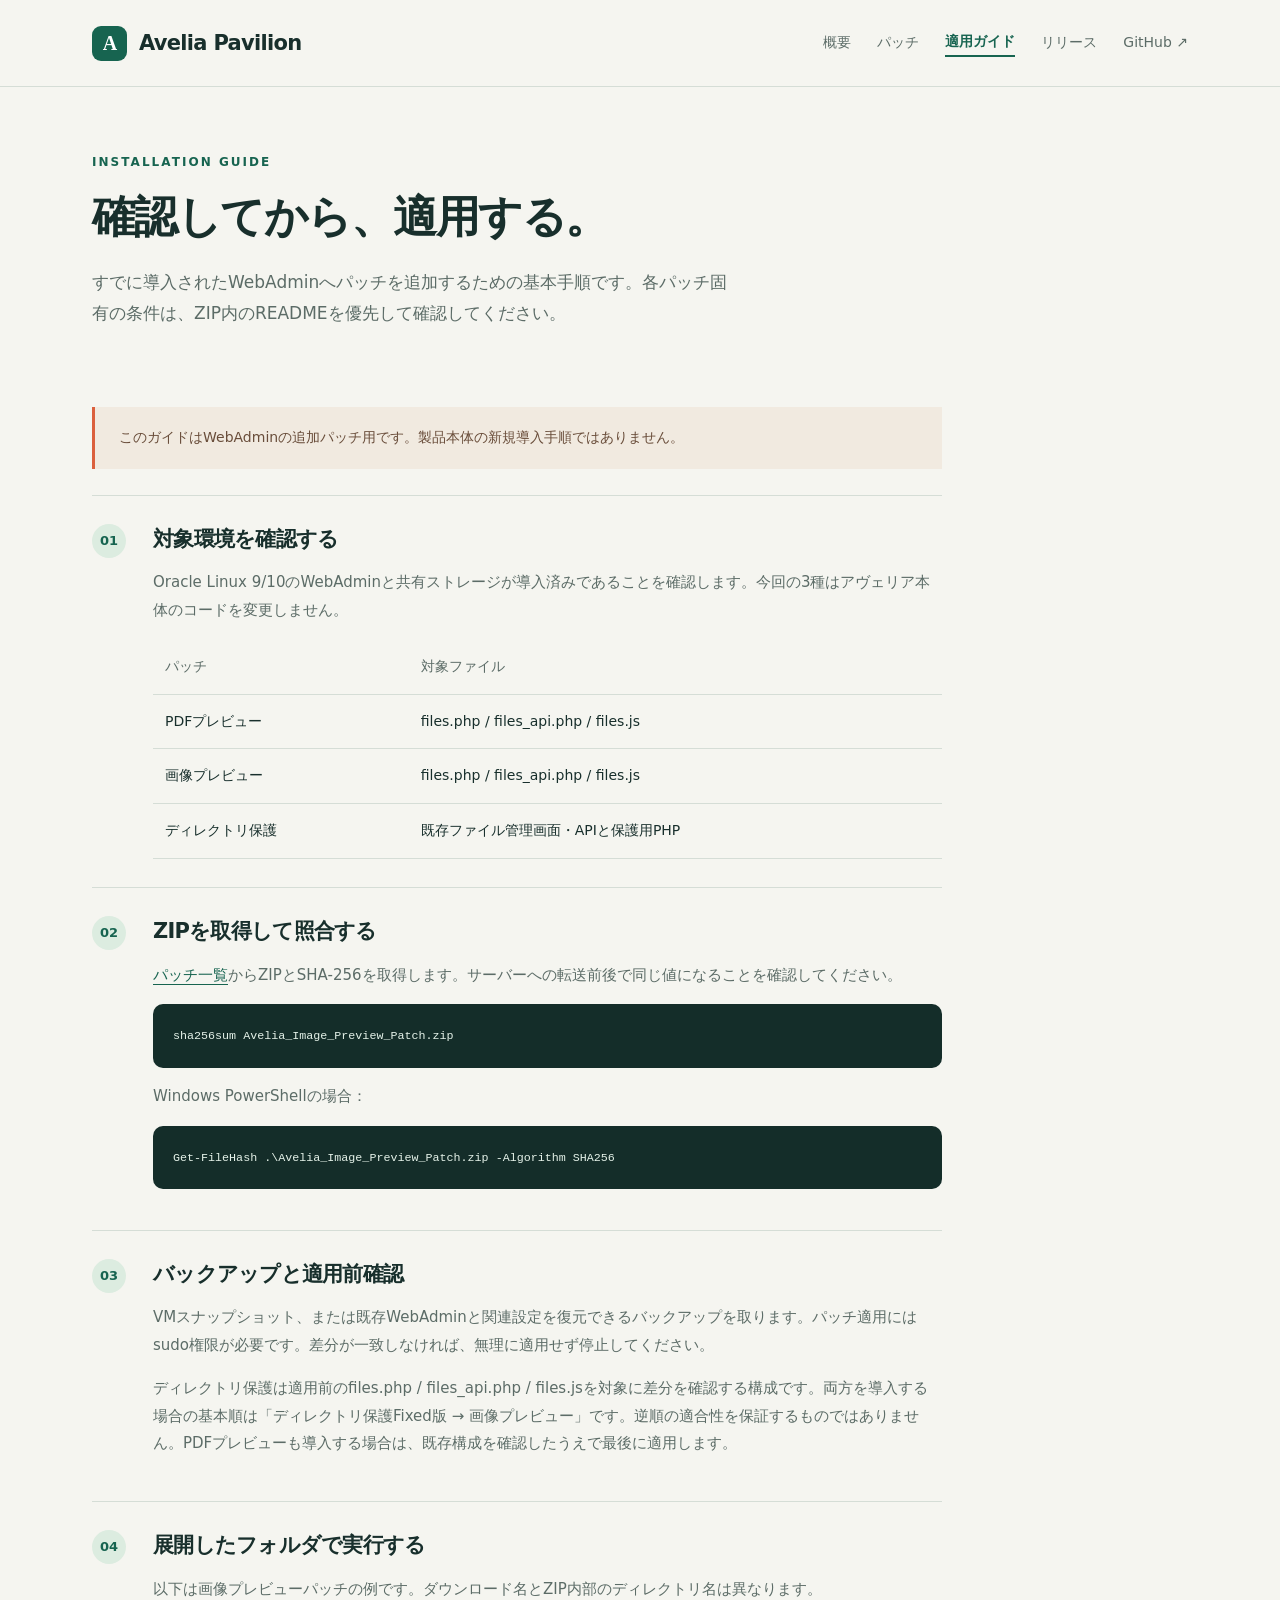
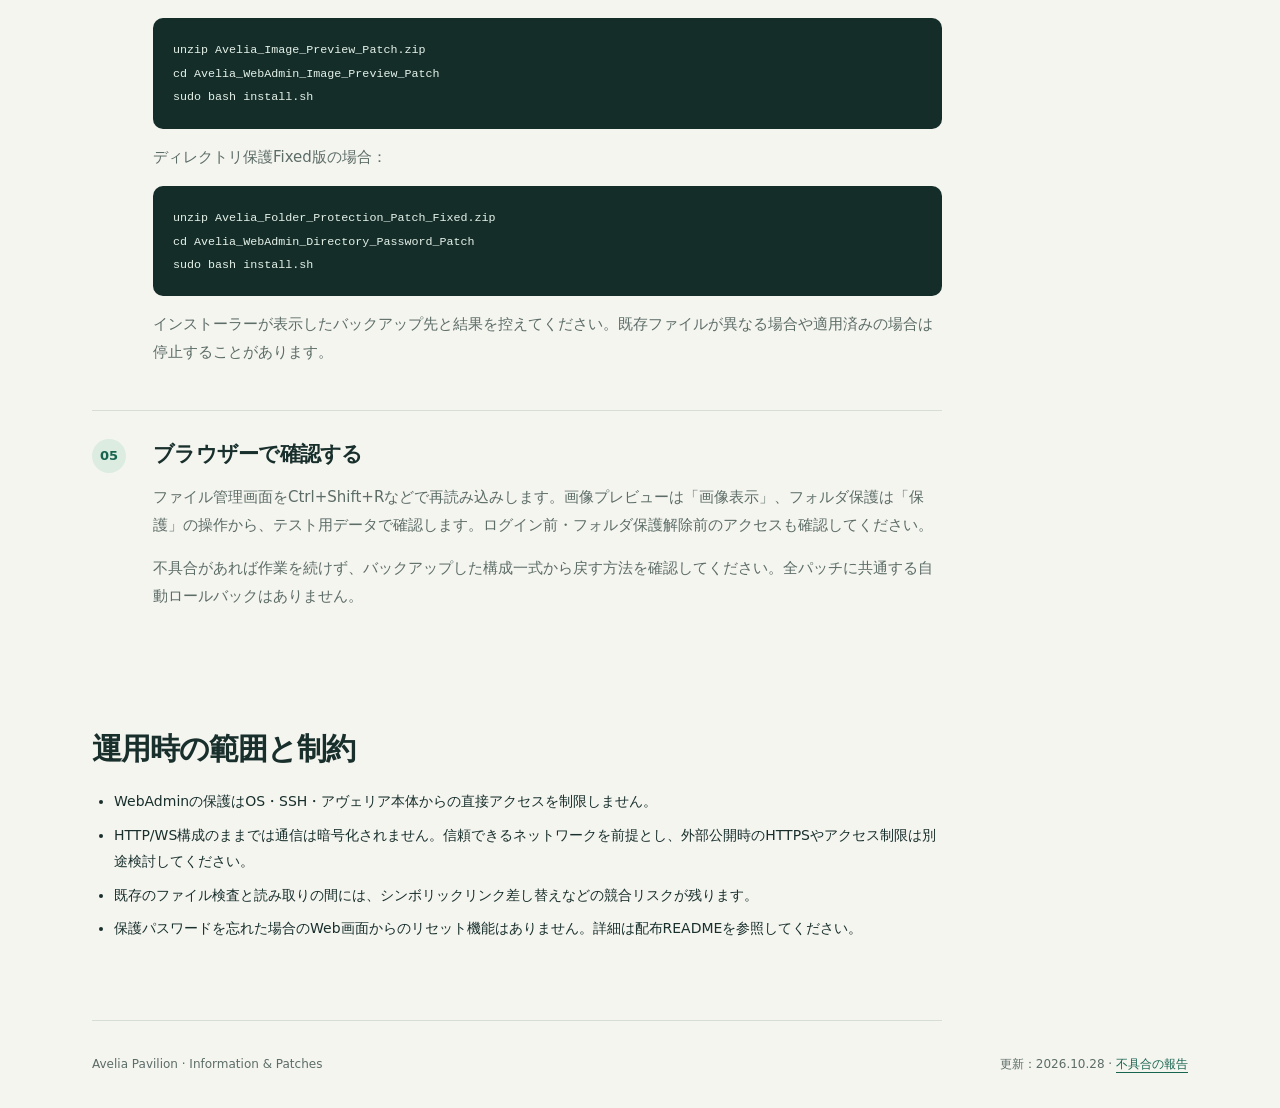
==== commit 7300a0eb: "Publish verified PDF preview patch" ====
--- a/doc/guide.html
+++ b/doc/guide.html
@@ -1,4 +1,4 @@
-<!doctype html><html lang="ja"><head><meta charset="utf-8"><meta name="viewport" content="width=device-width,initial-scale=1"><meta name="description" content="Avelia Pavilion WebAdminの追加パッチを取得・照合・バックアップ・適用する流れ。"><meta name="theme-color" content="#176450"><title>適用ガイド | Avelia Pavilion</title><link rel="stylesheet" href="assets/style.css"><script src="assets/site.js" defer></script></head><body><a class="skip" href="#main">本文へスキップ</a><header><div class="wrap nav"><a class="brand" href="index.html"><span class="mark" aria-hidden="true">A</span>Avelia Pavilion</a><nav class="navlinks" aria-label="メイン"><a href="index.html" >概要</a><a href="patches.html" >パッチ</a><a href="guide.html" aria-current="page">適用ガイド</a><a href="releases.html">リリース</a><a href="https://github.com/Divings/Avelia-Pavilion-Info">GitHub ↗</a></nav></div></header><main id="main" class="wrap"><div class="page-head"><div class="eyebrow">INSTALLATION GUIDE</div><h1>確認してから、適用する。</h1><p class="lead">すでに導入されたWebAdminへパッチを追加するための基本手順です。各パッチ固有の条件は、ZIP内のREADMEを優先して確認してください。</p></div><div class="guide"><p class="notice">このガイドはWebAdminの追加パッチ用です。製品本体の新規導入手順ではありません。</p><div class="step"><span class="stepno">01</span><div><h3>対象環境を確認する</h3><p>Oracle Linux 9/10のWebAdminと共有ストレージが導入済みであることを確認します。今回の2種はアヴェリア本体のコードを変更しません。</p><table><thead><tr><th>パッチ</th><th>対象ファイル</th></tr></thead><tbody><tr><td>画像プレビュー</td><td>files.php / files_api.php / files.js</td></tr><tr><td>ディレクトリ保護</td><td>既存ファイル管理画面・APIと保護用PHP</td></tr></tbody></table></div></div><div class="step"><span class="stepno">02</span><div><h3>ZIPを取得して照合する</h3><p><a href="patches.html">パッチ一覧</a>からZIPとSHA-256を取得します。サーバーへの転送前後で同じ値になることを確認してください。</p><pre><code>sha256sum Avelia_Image_Preview_Patch.zip</code></pre><p>Windows PowerShellの場合：</p><pre><code>Get-FileHash .\Avelia_Image_Preview_Patch.zip -Algorithm SHA256</code></pre></div></div><div class="step"><span class="stepno">03</span><div><h3>バックアップと適用前確認</h3><p>VMスナップショット、または既存WebAdminと関連設定を復元できるバックアップを取ります。パッチ適用にはsudo権限が必要です。差分が一致しなければ、無理に適用せず停止してください。</p><p>ディレクトリ保護は適用前のfiles.php / files_api.php / files.jsを対象に差分を確認する構成です。両方を導入する場合の基本順は「ディレクトリ保護Fixed版 → 画像プレビュー」です。逆順の適合性を保証するものではありません。</p></div></div><div class="step"><span class="stepno">04</span><div><h3>展開したフォルダで実行する</h3><p>以下は画像プレビューパッチの例です。ダウンロード名とZIP内部のディレクトリ名は異なります。</p><pre><code>unzip Avelia_Image_Preview_Patch.zip
+<!doctype html><html lang="ja"><head><meta charset="utf-8"><meta name="viewport" content="width=device-width,initial-scale=1"><meta name="description" content="Avelia Pavilion WebAdminの追加パッチを取得・照合・バックアップ・適用する流れ。"><meta name="theme-color" content="#176450"><title>適用ガイド | Avelia Pavilion</title><link rel="stylesheet" href="assets/style.css"><script src="assets/site.js" defer></script></head><body><a class="skip" href="#main">本文へスキップ</a><header><div class="wrap nav"><a class="brand" href="index.html"><span class="mark" aria-hidden="true">A</span>Avelia Pavilion</a><nav class="navlinks" aria-label="メイン"><a href="index.html" >概要</a><a href="patches.html" >パッチ</a><a href="guide.html" aria-current="page">適用ガイド</a><a href="releases.html">リリース</a><a href="https://github.com/Divings/Avelia-Pavilion-Info">GitHub ↗</a></nav></div></header><main id="main" class="wrap"><div class="page-head"><div class="eyebrow">INSTALLATION GUIDE</div><h1>確認してから、適用する。</h1><p class="lead">すでに導入されたWebAdminへパッチを追加するための基本手順です。各パッチ固有の条件は、ZIP内のREADMEを優先して確認してください。</p></div><div class="guide"><p class="notice">このガイドはWebAdminの追加パッチ用です。製品本体の新規導入手順ではありません。</p><div class="step"><span class="stepno">01</span><div><h3>対象環境を確認する</h3><p>Oracle Linux 9/10のWebAdminと共有ストレージが導入済みであることを確認します。今回の3種はアヴェリア本体のコードを変更しません。</p><table><thead><tr><th>パッチ</th><th>対象ファイル</th></tr></thead><tbody><tr><td>PDFプレビュー</td><td>files.php / files_api.php / files.js</td></tr><tr><td>画像プレビュー</td><td>files.php / files_api.php / files.js</td></tr><tr><td>ディレクトリ保護</td><td>既存ファイル管理画面・APIと保護用PHP</td></tr></tbody></table></div></div><div class="step"><span class="stepno">02</span><div><h3>ZIPを取得して照合する</h3><p><a href="patches.html">パッチ一覧</a>からZIPとSHA-256を取得します。サーバーへの転送前後で同じ値になることを確認してください。</p><pre><code>sha256sum Avelia_Image_Preview_Patch.zip</code></pre><p>Windows PowerShellの場合：</p><pre><code>Get-FileHash .\Avelia_Image_Preview_Patch.zip -Algorithm SHA256</code></pre></div></div><div class="step"><span class="stepno">03</span><div><h3>バックアップと適用前確認</h3><p>VMスナップショット、または既存WebAdminと関連設定を復元できるバックアップを取ります。パッチ適用にはsudo権限が必要です。差分が一致しなければ、無理に適用せず停止してください。</p><p>ディレクトリ保護は適用前のfiles.php / files_api.php / files.jsを対象に差分を確認する構成です。両方を導入する場合の基本順は「ディレクトリ保護Fixed版 → 画像プレビュー」です。逆順の適合性を保証するものではありません。PDFプレビューも導入する場合は、既存構成を確認したうえで最後に適用します。</p></div></div><div class="step"><span class="stepno">04</span><div><h3>展開したフォルダで実行する</h3><p>以下は画像プレビューパッチの例です。ダウンロード名とZIP内部のディレクトリ名は異なります。</p><pre><code>unzip Avelia_Image_Preview_Patch.zip
 cd Avelia_WebAdmin_Image_Preview_Patch
 sudo bash install.sh</code></pre><p>ディレクトリ保護Fixed版の場合：</p><pre><code>unzip Avelia_Folder_Protection_Patch_Fixed.zip
 cd Avelia_WebAdmin_Directory_Password_Patch
